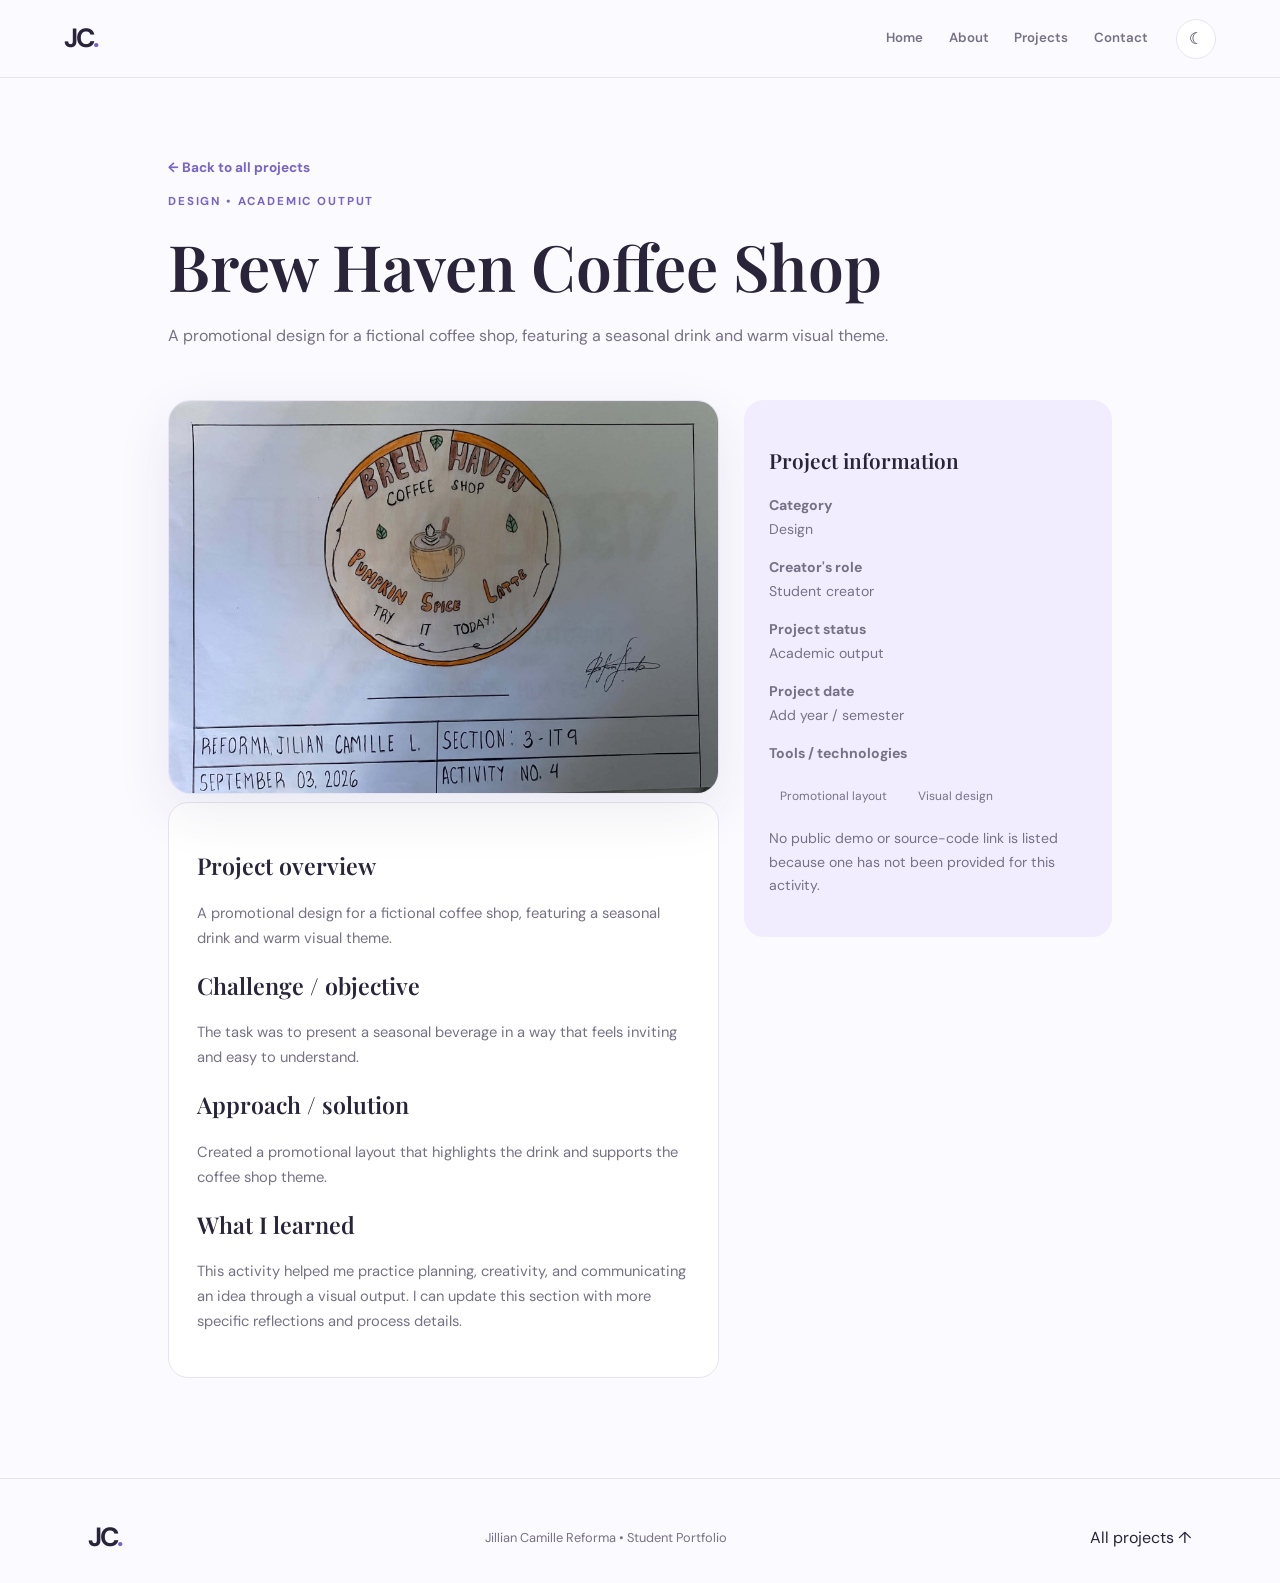
==== projects/brew-haven/index.html @ 4cd62fe4 "Add files via upload" ====
<!doctype html><html lang="en" data-theme="light"><head><meta charset="utf-8"><meta name="viewport" content="width=device-width,initial-scale=1"><meta name="description" content="Brew Haven Coffee Shop — a student portfolio project by Jillian Camille Reforma."><meta name="robots" content="index,follow"><title>Brew Haven Coffee Shop | Jillian Camille Reforma</title><link rel="stylesheet" href="../../assets/style.css"></head><body><header class="site-header"><a class="logo" href="../../index.html">JC<span>.</span></a><nav class="nav" aria-label="Main navigation"><a href="../../index.html#home">Home</a><a href="../../index.html#about">About</a><a href="../../index.html#projects">Projects</a><a href="../../index.html#contact">Contact</a></nav><button class="theme-toggle" type="button" aria-label="Switch color theme">☾</button></header><main><section class="detail-hero"><a class="back-link" href="../../index.html#projects">← Back to all projects</a><p class="eyebrow">DESIGN • ACADEMIC OUTPUT</p><h1>Brew Haven Coffee Shop</h1><p class="muted">A promotional design for a fictional coffee shop, featuring a seasonal drink and warm visual theme.</p></section><section class="detail-layout"><div><img class="detail-image" src="../../assets/images/activity-4-brew-haven.jpg" alt="Brew Haven Coffee Shop project image"><article class="detail-copy"><h2>Project overview</h2><p>A promotional design for a fictional coffee shop, featuring a seasonal drink and warm visual theme.</p><h2>Challenge / objective</h2><p>The task was to present a seasonal beverage in a way that feels inviting and easy to understand.</p><h2>Approach / solution</h2><p>Created a promotional layout that highlights the drink and supports the coffee shop theme.</p><h2>What I learned</h2><p>This activity helped me practice planning, creativity, and communicating an idea through a visual output. I can update this section with more specific reflections and process details.</p></article></div><aside class="detail-aside"><h3>Project information</h3><p><strong>Category</strong><br>Design</p><p><strong>Creator's role</strong><br>Student creator</p><p><strong>Project status</strong><br>Academic output</p><p><strong>Project date</strong><br>Add year / semester</p><p><strong>Tools / technologies</strong></p><div class="chips"><span>Promotional layout</span><span>Visual design</span></div><p class="small-note">No public demo or source-code link is listed because one has not been provided for this activity.</p></aside></section></main><footer class="footer"><div class="footer-top"><a class="logo" href="../../index.html">JC<span>.</span></a><p>Jillian Camille Reforma • Student Portfolio</p><a href="../../index.html#projects">All projects ↑</a></div></footer><script src="../../assets/site.js" defer></script></body></html>
---- assets/style.css ----
@import url('https://fonts.googleapis.com/css2?family=DM+Sans:wght@400;500;600;700&family=Playfair+Display:wght@500;600;700&display=swap');
:root{--bg:#fbfaff;--surface:#fff;--soft:#f1edff;--text:#29243a;--muted:#777186;--primary:#7863c9;--primary-dark:#5e4ba9;--line:#e8e3f3;--shadow:0 18px 55px rgba(56,40,100,.09);--radius:22px;color-scheme:light}html[data-theme=dark]{--bg:#171522;--surface:#211e30;--soft:#2c2740;--text:#f4f0ff;--muted:#b8b1ca;--primary:#b6a5ff;--primary-dark:#d0c5ff;--line:#39334d;--shadow:0 18px 55px rgba(0,0,0,.25);color-scheme:dark}*{box-sizing:border-box}html{scroll-behavior:smooth;scroll-padding-top:90px}body{margin:0;background:var(--bg);color:var(--text);font-family:'DM Sans',sans-serif;line-height:1.7;transition:background .25s,color .25s}a{color:inherit;text-decoration:none}button,input,textarea{font:inherit}.skip-link{position:absolute;left:-999px;top:8px;background:var(--surface);padding:10px;z-index:99}.skip-link:focus{left:8px}.site-header{height:78px;padding:0 max(5vw,24px);display:flex;align-items:center;gap:28px;position:sticky;top:0;z-index:20;background:color-mix(in srgb,var(--bg) 90%,transparent);backdrop-filter:blur(16px);border-bottom:1px solid var(--line)}.logo{font-weight:700;font-size:1.65rem;letter-spacing:-2px;color:var(--text)}.logo span,.hero h1 span,.section-intro h2 span,.footer h2 span{color:var(--primary)}.nav{display:flex;gap:clamp(12px,2vw,28px);margin-left:auto}.nav a{font-size:.83rem;color:var(--muted);font-weight:600}.nav a:hover,.nav a:focus{color:var(--primary)}.theme-toggle,.menu-toggle{border:1px solid var(--line);background:var(--surface);color:var(--text);border-radius:50%;width:40px;height:40px;cursor:pointer}.menu-toggle{display:none}.section{max-width:1160px;margin:auto;padding:110px 28px}.hero{min-height:650px;display:grid;grid-template-columns:1.05fr .95fr;align-items:center;gap:60px;padding-top:90px;padding-bottom:90px}.eyebrow,.mini-label{font-size:.72rem;letter-spacing:.16em;font-weight:700;color:var(--primary);text-transform:uppercase}.hero h1,.section-intro h2,.footer h2{font-family:'Playfair Display',serif;letter-spacing:-.04em;line-height:1.12}.hero h1{font-size:clamp(3rem,6vw,5.2rem);margin:18px 0}.hero-lead{font-size:1.2rem;max-width:570px}.muted{color:var(--muted)}.actions{display:flex;gap:12px;flex-wrap:wrap;margin:30px 0}.btn{display:inline-flex;align-items:center;justify-content:center;gap:12px;border:1px solid var(--line);border-radius:999px;padding:12px 20px;font-weight:700;font-size:.88rem;cursor:pointer;transition:transform .2s,background .2s}.btn:hover{transform:translateY(-2px)}.btn.primary{background:var(--primary);border-color:var(--primary);color:white}.btn.primary:hover{background:var(--primary-dark)}.btn.secondary{background:var(--surface)}.hero-tags,.chips{display:flex;gap:9px;flex-wrap:wrap}.hero-tags span,.chips span{font-size:.75rem;color:var(--muted);background:var(--soft);padding:6px 11px;border-radius:999px}.hero-visual{min-height:440px;position:relative;display:grid;place-items:center}.portrait-wrap{width:min(340px,75%);height:420px;border-radius:48% 48% 22px 22px;overflow:hidden;position:relative;z-index:2;transform:rotate(3deg);box-shadow:var(--shadow);border:10px solid var(--surface)}.portrait-wrap img{width:100%;height:100%;object-fit:cover}.floating-note{position:absolute;z-index:3;right:2%;bottom:14%;background:var(--surface);padding:17px 22px;border-radius:16px;box-shadow:var(--shadow);font-family:'Playfair Display',serif;transform:rotate(-7deg)}.floating-note b{color:var(--primary)}.orbit{position:absolute;border:1px solid #b8a8ed;border-radius:50%;width:440px;height:280px;transform:rotate(-25deg)}.orbit-two{width:390px;height:330px;transform:rotate(40deg)}.section-intro{max-width:680px;margin-bottom:38px}.section-intro h2{font-size:clamp(2.3rem,4vw,3.5rem);margin:12px 0}.about-section{padding-top:75px}.about-grid{display:grid;grid-template-columns:1.35fr .85fr;gap:22px}.panel,.skill-card{background:var(--surface);border:1px solid var(--line);border-radius:var(--radius);padding:30px;box-shadow:var(--shadow)}.about-story h3,.info-panel h3,.skill-card h3,.timeline-content h3,.education-card h3,.contact-grid h3{font-family:'Playfair Display',serif;font-size:1.5rem;margin:12px 0}.info-row{display:flex;justify-content:space-between;gap:12px;padding:13px 0;border-bottom:1px solid var(--line);font-size:.88rem}.info-row span{color:var(--muted)}.info-row strong{text-align:right}.editable{color:var(--primary)!important;font-style:italic}.small-note{font-size:.76rem;color:var(--muted)}.skill-grid{display:grid;grid-template-columns:repeat(4,1fr);gap:16px}.skill-card{padding:25px}.skill-icon{width:44px;height:44px;display:grid;place-items:center;border-radius:14px;background:var(--soft);color:var(--primary);font-size:1.35rem}.skill-card h3{font-size:1.18rem}.skill-card ul{padding-left:18px;color:var(--muted);font-size:.87rem}.skill-card li{padding:4px 0}.soft-section{max-width:none;background:var(--soft);padding-left:max(calc((100% - 1104px)/2),28px);padding-right:max(calc((100% - 1104px)/2),28px)}.timeline{max-width:850px}.timeline-item{display:grid;grid-template-columns:130px 20px 1fr;gap:18px;position:relative;padding-bottom:32px}.timeline-item:not(:last-child):after{content:'';position:absolute;left:157px;top:18px;bottom:-2px;width:1px;background:var(--primary);opacity:.35}.timeline-date{font-size:.72rem;color:var(--primary);font-weight:700;letter-spacing:.1em;padding-top:5px}.timeline-dot{width:12px;height:12px;background:var(--primary);border:4px solid var(--surface);border-radius:50%;margin-top:7px;z-index:1}.timeline-content{background:var(--surface);border:1px solid var(--line);padding:22px 26px;border-radius:18px}.timeline-content h3{margin:0}.timeline-content p{font-size:.9rem}.projects-intro{display:flex;align-items:end;justify-content:space-between;gap:20px;max-width:none}.project-count{background:var(--soft);color:var(--primary);padding:8px 14px;border-radius:999px;font-size:.8rem;font-weight:700;white-space:nowrap}.project-tools{display:flex;flex-direction:column;gap:15px;margin-bottom:25px}.search-box{display:flex;align-items:center;gap:10px;background:var(--surface);border:1px solid var(--line);padding:0 15px;border-radius:12px;max-width:520px}.search-box span{font-size:1.5rem;color:var(--primary)}.search-box input{border:0;outline:0;background:transparent;color:var(--text);padding:13px 0;width:100%}.filter-row{display:flex;gap:8px;flex-wrap:wrap}.filter-btn{border:1px solid var(--line);background:var(--surface);color:var(--muted);padding:8px 15px;border-radius:999px;cursor:pointer;font-size:.8rem}.filter-btn.active,.filter-btn:hover{background:var(--primary);border-color:var(--primary);color:white}.project-grid{display:grid;grid-template-columns:repeat(3,1fr);gap:20px}.project-card{overflow:hidden;background:var(--surface);border:1px solid var(--line);border-radius:19px;box-shadow:var(--shadow);transition:transform .2s}.project-card:hover{transform:translateY(-5px)}.project-image{height:225px;display:block;position:relative;background:var(--soft);overflow:hidden}.project-image img{width:100%;height:100%;object-fit:cover;transition:transform .4s}.project-card:hover .project-image img{transform:scale(1.04)}.project-number{position:absolute;top:13px;left:13px;background:var(--surface);color:var(--primary);padding:5px 10px;border-radius:8px;font-size:.75rem;font-weight:700}.project-body{padding:21px}.project-meta{display:flex;justify-content:space-between;gap:8px;font-size:.62rem;letter-spacing:.1em;color:var(--primary);font-weight:700}.project-body h3{font-family:'Playfair Display',serif;font-size:1.35rem;margin:12px 0 5px}.project-body p{font-size:.87rem;color:var(--muted);min-height:70px}.project-link{display:inline-flex;gap:9px;margin-top:18px;color:var(--primary);font-size:.85rem;font-weight:700}.empty-state{padding:30px;text-align:center;color:var(--muted)}.education-card{display:flex;gap:22px;align-items:flex-start;max-width:750px}.education-mark{width:55px;height:55px;flex:0 0 auto;border-radius:17px;background:var(--soft);display:grid;place-items:center;color:var(--primary);font-size:1.7rem}.education-card h3{margin:6px 0}.cv-section{padding-top:40px}.cv-panel{display:flex;align-items:center;justify-content:space-between;gap:35px;background:var(--soft);padding:38px;border-radius:26px}.cv-panel h2{font-family:'Playfair Display',serif;font-size:2rem;margin:8px 0}.cv-panel p{max-width:570px;color:var(--muted)}.cv-actions{display:flex;flex-direction:column;gap:10px;min-width:190px}.contact-grid{display:grid;grid-template-columns:.85fr 1.15fr;gap:20px}.contact-detail{display:flex;gap:14px;align-items:center;margin:22px 0}.contact-detail>span{width:42px;height:42px;border-radius:13px;display:grid;place-items:center;background:var(--soft);color:var(--primary)}.contact-detail small{display:block;font-size:.65rem;color:var(--muted);letter-spacing:.12em}.contact-detail strong{font-size:.9rem}.contact-form{display:grid;gap:14px}.contact-form h3{margin:0}.contact-form label{display:grid;gap:6px;font-size:.83rem;font-weight:600}.contact-form input,.contact-form textarea{width:100%;padding:12px 13px;border:1px solid var(--line);border-radius:10px;background:var(--bg);color:var(--text);outline-color:var(--primary);resize:vertical}.contact-form .btn{justify-self:start}.form-note{font-size:.75rem;color:var(--muted);margin:0}.honeypot{position:absolute!important;left:-9999px!important}.footer{padding:35px max(5vw,28px) 22px;border-top:1px solid var(--line)}.footer-top,.footer-bottom{max-width:1104px;margin:auto;display:flex;align-items:center;justify-content:space-between;gap:20px}.footer-top p,.footer-bottom{font-size:.8rem;color:var(--muted)}.footer-bottom{border-top:1px solid var(--line);margin-top:22px;padding-top:17px;font-size:.68rem;letter-spacing:.06em}.detail-hero{max-width:1000px;margin:auto;padding:75px 28px 35px}.back-link{color:var(--primary);font-size:.85rem;font-weight:700}.detail-hero h1{font:600 clamp(2.5rem,5vw,4rem)/1.1 'Playfair Display',serif;margin:20px 0}.detail-layout{max-width:1000px;margin:auto;padding:0 28px 100px;display:grid;grid-template-columns:1.2fr .8fr;gap:25px}.detail-image{width:100%;border-radius:22px;border:1px solid var(--line);box-shadow:var(--shadow)}.detail-copy{background:var(--surface);border:1px solid var(--line);padding:28px;border-radius:20px}.detail-copy h2{font:600 1.45rem 'Playfair Display',serif}.detail-copy p,.detail-copy li{color:var(--muted);font-size:.92rem}.detail-copy .chips{margin:16px 0}.detail-aside{background:var(--soft);border-radius:20px;padding:25px;height:max-content}.detail-aside h3{font:600 1.3rem 'Playfair Display',serif}.detail-aside p{font-size:.88rem;color:var(--muted)}
@media(max-width:900px){.nav{gap:12px}.nav a{font-size:.75rem}.skill-grid{grid-template-columns:repeat(2,1fr)}.project-grid{grid-template-columns:repeat(2,1fr)}.hero{gap:25px}.portrait-wrap{height:360px}.about-grid{grid-template-columns:1fr 1fr}}
@media(max-width:680px){.site-header{height:68px;padding:0 20px}.menu-toggle{display:block;margin-left:auto}.theme-toggle{width:38px;height:38px}.nav{display:none;position:absolute;top:68px;left:0;right:0;margin:0;padding:16px 22px 22px;background:var(--surface);border-bottom:1px solid var(--line);box-shadow:var(--shadow);grid-template-columns:repeat(2,1fr)}.nav.open{display:grid}.nav a{font-size:.9rem;padding:8px}.hero{grid-template-columns:1fr;padding-top:65px;gap:10px}.hero-visual{min-height:350px;order:-1}.portrait-wrap{height:320px;width:250px}.orbit{width:310px;height:230px}.hero h1{font-size:3.2rem}.section{padding:75px 20px}.about-grid,.contact-grid,.detail-layout{grid-template-columns:1fr}.skill-grid,.project-grid{grid-template-columns:1fr}.skill-card{padding:23px}.projects-intro{align-items:flex-start;flex-direction:column}.project-image{height:240px}.timeline-item{grid-template-columns:85px 14px 1fr;gap:10px}.timeline-item:not(:last-child):after{left:102px}.timeline-content{padding:18px}.cv-panel{align-items:flex-start;flex-direction:column;padding:27px}.cv-actions{width:100%}.footer-top,.footer-bottom{align-items:flex-start;flex-direction:column}.footer-bottom{gap:6px}.detail-hero{padding:55px 20px 25px}.detail-layout{padding:0 20px 70px}}
@media(prefers-reduced-motion:reduce){html{scroll-behavior:auto}*,*:before,*:after{transition:none!important;animation:none!important}}
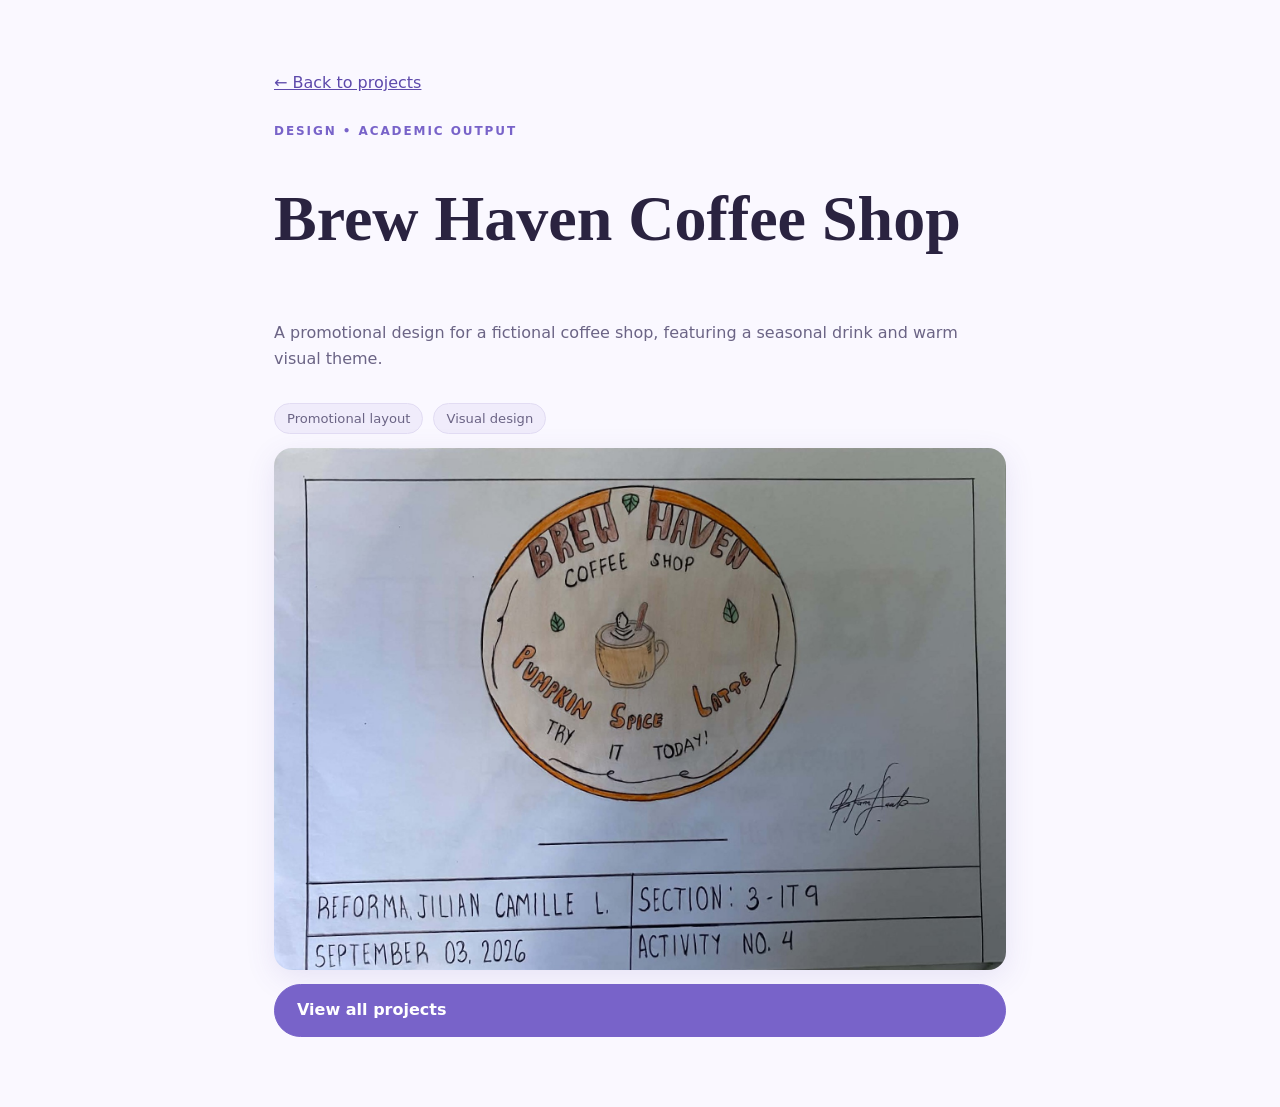
==== commit 88873a2e: "Add files via upload" ====
--- a/projects/brew-haven/index.html
+++ b/projects/brew-haven/index.html
@@ -1 +1 @@
-<!doctype html><html lang="en" data-theme="light"><head><meta charset="utf-8"><meta name="viewport" content="width=device-width,initial-scale=1"><meta name="description" content="Brew Haven Coffee Shop — a student portfolio project by Jillian Camille Reforma."><meta name="robots" content="index,follow"><title>Brew Haven Coffee Shop | Jillian Camille Reforma</title><link rel="stylesheet" href="../../assets/style.css"></head><body><header class="site-header"><a class="logo" href="../../index.html">JC<span>.</span></a><nav class="nav" aria-label="Main navigation"><a href="../../index.html#home">Home</a><a href="../../index.html#about">About</a><a href="../../index.html#projects">Projects</a><a href="../../index.html#contact">Contact</a></nav><button class="theme-toggle" type="button" aria-label="Switch color theme">☾</button></header><main><section class="detail-hero"><a class="back-link" href="../../index.html#projects">← Back to all projects</a><p class="eyebrow">DESIGN • ACADEMIC OUTPUT</p><h1>Brew Haven Coffee Shop</h1><p class="muted">A promotional design for a fictional coffee shop, featuring a seasonal drink and warm visual theme.</p></section><section class="detail-layout"><div><img class="detail-image" src="../../assets/images/activity-4-brew-haven.jpg" alt="Brew Haven Coffee Shop project image"><article class="detail-copy"><h2>Project overview</h2><p>A promotional design for a fictional coffee shop, featuring a seasonal drink and warm visual theme.</p><h2>Challenge / objective</h2><p>The task was to present a seasonal beverage in a way that feels inviting and easy to understand.</p><h2>Approach / solution</h2><p>Created a promotional layout that highlights the drink and supports the coffee shop theme.</p><h2>What I learned</h2><p>This activity helped me practice planning, creativity, and communicating an idea through a visual output. I can update this section with more specific reflections and process details.</p></article></div><aside class="detail-aside"><h3>Project information</h3><p><strong>Category</strong><br>Design</p><p><strong>Creator's role</strong><br>Student creator</p><p><strong>Project status</strong><br>Academic output</p><p><strong>Project date</strong><br>Add year / semester</p><p><strong>Tools / technologies</strong></p><div class="chips"><span>Promotional layout</span><span>Visual design</span></div><p class="small-note">No public demo or source-code link is listed because one has not been provided for this activity.</p></aside></section></main><footer class="footer"><div class="footer-top"><a class="logo" href="../../index.html">JC<span>.</span></a><p>Jillian Camille Reforma • Student Portfolio</p><a href="../../index.html#projects">All projects ↑</a></div></footer><script src="../../assets/site.js" defer></script></body></html>+<!doctype html><html lang="en" data-theme="light"><head><meta charset="utf-8"><meta name="viewport" content="width=device-width,initial-scale=1"><title>Brew Haven Coffee Shop | Jilian Camille Reforma</title><meta name="description" content="A promotional design for a fictional coffee shop, featuring a seasonal drink and warm visual theme."><link rel="canonical" href="https://jlreforma-spec.github.io/ceel-portfolio-v2/projects/brew-haven/"><meta property="og:title" content="Brew Haven Coffee Shop | Jilian Camille Reforma"><meta property="og:description" content="A promotional design for a fictional coffee shop, featuring a seasonal drink and warm visual theme."><meta property="og:image" content="https://jlreforma-spec.github.io/ceel-portfolio-v2/assets/images/activity-4-brew-haven.jpg"><link rel="icon" href="../../assets/favicon.svg" type="image/svg+xml"><link rel="stylesheet" href="../../assets/style.css"></head><body><main class="detail-hero"><a href="../../index.html#projects">&larr; Back to projects</a><p class="eyebrow">DESIGN &bull; ACADEMIC OUTPUT</p><h1>Brew Haven Coffee Shop</h1><p class="muted">A promotional design for a fictional coffee shop, featuring a seasonal drink and warm visual theme.</p><div class="chips"><span>Promotional layout</span><span>Visual design</span></div><img src="../../assets/images/activity-4-brew-haven.jpg" alt="Brew Haven Coffee Shop project image"><a class="btn primary" href="../../index.html#projects">View all projects</a></main><script src="../../assets/analytics.js" defer></script><script src="../../assets/site.js" defer></script></body></html>
--- a/assets/style.css
+++ b/assets/style.css
@@ -1,5 +1,44 @@
-@import url('https://fonts.googleapis.com/css2?family=DM+Sans:wght@400;500;600;700&family=Playfair+Display:wght@500;600;700&display=swap');
-:root{--bg:#fbfaff;--surface:#fff;--soft:#f1edff;--text:#29243a;--muted:#777186;--primary:#7863c9;--primary-dark:#5e4ba9;--line:#e8e3f3;--shadow:0 18px 55px rgba(56,40,100,.09);--radius:22px;color-scheme:light}html[data-theme=dark]{--bg:#171522;--surface:#211e30;--soft:#2c2740;--text:#f4f0ff;--muted:#b8b1ca;--primary:#b6a5ff;--primary-dark:#d0c5ff;--line:#39334d;--shadow:0 18px 55px rgba(0,0,0,.25);color-scheme:dark}*{box-sizing:border-box}html{scroll-behavior:smooth;scroll-padding-top:90px}body{margin:0;background:var(--bg);color:var(--text);font-family:'DM Sans',sans-serif;line-height:1.7;transition:background .25s,color .25s}a{color:inherit;text-decoration:none}button,input,textarea{font:inherit}.skip-link{position:absolute;left:-999px;top:8px;background:var(--surface);padding:10px;z-index:99}.skip-link:focus{left:8px}.site-header{height:78px;padding:0 max(5vw,24px);display:flex;align-items:center;gap:28px;position:sticky;top:0;z-index:20;background:color-mix(in srgb,var(--bg) 90%,transparent);backdrop-filter:blur(16px);border-bottom:1px solid var(--line)}.logo{font-weight:700;font-size:1.65rem;letter-spacing:-2px;color:var(--text)}.logo span,.hero h1 span,.section-intro h2 span,.footer h2 span{color:var(--primary)}.nav{display:flex;gap:clamp(12px,2vw,28px);margin-left:auto}.nav a{font-size:.83rem;color:var(--muted);font-weight:600}.nav a:hover,.nav a:focus{color:var(--primary)}.theme-toggle,.menu-toggle{border:1px solid var(--line);background:var(--surface);color:var(--text);border-radius:50%;width:40px;height:40px;cursor:pointer}.menu-toggle{display:none}.section{max-width:1160px;margin:auto;padding:110px 28px}.hero{min-height:650px;display:grid;grid-template-columns:1.05fr .95fr;align-items:center;gap:60px;padding-top:90px;padding-bottom:90px}.eyebrow,.mini-label{font-size:.72rem;letter-spacing:.16em;font-weight:700;color:var(--primary);text-transform:uppercase}.hero h1,.section-intro h2,.footer h2{font-family:'Playfair Display',serif;letter-spacing:-.04em;line-height:1.12}.hero h1{font-size:clamp(3rem,6vw,5.2rem);margin:18px 0}.hero-lead{font-size:1.2rem;max-width:570px}.muted{color:var(--muted)}.actions{display:flex;gap:12px;flex-wrap:wrap;margin:30px 0}.btn{display:inline-flex;align-items:center;justify-content:center;gap:12px;border:1px solid var(--line);border-radius:999px;padding:12px 20px;font-weight:700;font-size:.88rem;cursor:pointer;transition:transform .2s,background .2s}.btn:hover{transform:translateY(-2px)}.btn.primary{background:var(--primary);border-color:var(--primary);color:white}.btn.primary:hover{background:var(--primary-dark)}.btn.secondary{background:var(--surface)}.hero-tags,.chips{display:flex;gap:9px;flex-wrap:wrap}.hero-tags span,.chips span{font-size:.75rem;color:var(--muted);background:var(--soft);padding:6px 11px;border-radius:999px}.hero-visual{min-height:440px;position:relative;display:grid;place-items:center}.portrait-wrap{width:min(340px,75%);height:420px;border-radius:48% 48% 22px 22px;overflow:hidden;position:relative;z-index:2;transform:rotate(3deg);box-shadow:var(--shadow);border:10px solid var(--surface)}.portrait-wrap img{width:100%;height:100%;object-fit:cover}.floating-note{position:absolute;z-index:3;right:2%;bottom:14%;background:var(--surface);padding:17px 22px;border-radius:16px;box-shadow:var(--shadow);font-family:'Playfair Display',serif;transform:rotate(-7deg)}.floating-note b{color:var(--primary)}.orbit{position:absolute;border:1px solid #b8a8ed;border-radius:50%;width:440px;height:280px;transform:rotate(-25deg)}.orbit-two{width:390px;height:330px;transform:rotate(40deg)}.section-intro{max-width:680px;margin-bottom:38px}.section-intro h2{font-size:clamp(2.3rem,4vw,3.5rem);margin:12px 0}.about-section{padding-top:75px}.about-grid{display:grid;grid-template-columns:1.35fr .85fr;gap:22px}.panel,.skill-card{background:var(--surface);border:1px solid var(--line);border-radius:var(--radius);padding:30px;box-shadow:var(--shadow)}.about-story h3,.info-panel h3,.skill-card h3,.timeline-content h3,.education-card h3,.contact-grid h3{font-family:'Playfair Display',serif;font-size:1.5rem;margin:12px 0}.info-row{display:flex;justify-content:space-between;gap:12px;padding:13px 0;border-bottom:1px solid var(--line);font-size:.88rem}.info-row span{color:var(--muted)}.info-row strong{text-align:right}.editable{color:var(--primary)!important;font-style:italic}.small-note{font-size:.76rem;color:var(--muted)}.skill-grid{display:grid;grid-template-columns:repeat(4,1fr);gap:16px}.skill-card{padding:25px}.skill-icon{width:44px;height:44px;display:grid;place-items:center;border-radius:14px;background:var(--soft);color:var(--primary);font-size:1.35rem}.skill-card h3{font-size:1.18rem}.skill-card ul{padding-left:18px;color:var(--muted);font-size:.87rem}.skill-card li{padding:4px 0}.soft-section{max-width:none;background:var(--soft);padding-left:max(calc((100% - 1104px)/2),28px);padding-right:max(calc((100% - 1104px)/2),28px)}.timeline{max-width:850px}.timeline-item{display:grid;grid-template-columns:130px 20px 1fr;gap:18px;position:relative;padding-bottom:32px}.timeline-item:not(:last-child):after{content:'';position:absolute;left:157px;top:18px;bottom:-2px;width:1px;background:var(--primary);opacity:.35}.timeline-date{font-size:.72rem;color:var(--primary);font-weight:700;letter-spacing:.1em;padding-top:5px}.timeline-dot{width:12px;height:12px;background:var(--primary);border:4px solid var(--surface);border-radius:50%;margin-top:7px;z-index:1}.timeline-content{background:var(--surface);border:1px solid var(--line);padding:22px 26px;border-radius:18px}.timeline-content h3{margin:0}.timeline-content p{font-size:.9rem}.projects-intro{display:flex;align-items:end;justify-content:space-between;gap:20px;max-width:none}.project-count{background:var(--soft);color:var(--primary);padding:8px 14px;border-radius:999px;font-size:.8rem;font-weight:700;white-space:nowrap}.project-tools{display:flex;flex-direction:column;gap:15px;margin-bottom:25px}.search-box{display:flex;align-items:center;gap:10px;background:var(--surface);border:1px solid var(--line);padding:0 15px;border-radius:12px;max-width:520px}.search-box span{font-size:1.5rem;color:var(--primary)}.search-box input{border:0;outline:0;background:transparent;color:var(--text);padding:13px 0;width:100%}.filter-row{display:flex;gap:8px;flex-wrap:wrap}.filter-btn{border:1px solid var(--line);background:var(--surface);color:var(--muted);padding:8px 15px;border-radius:999px;cursor:pointer;font-size:.8rem}.filter-btn.active,.filter-btn:hover{background:var(--primary);border-color:var(--primary);color:white}.project-grid{display:grid;grid-template-columns:repeat(3,1fr);gap:20px}.project-card{overflow:hidden;background:var(--surface);border:1px solid var(--line);border-radius:19px;box-shadow:var(--shadow);transition:transform .2s}.project-card:hover{transform:translateY(-5px)}.project-image{height:225px;display:block;position:relative;background:var(--soft);overflow:hidden}.project-image img{width:100%;height:100%;object-fit:cover;transition:transform .4s}.project-card:hover .project-image img{transform:scale(1.04)}.project-number{position:absolute;top:13px;left:13px;background:var(--surface);color:var(--primary);padding:5px 10px;border-radius:8px;font-size:.75rem;font-weight:700}.project-body{padding:21px}.project-meta{display:flex;justify-content:space-between;gap:8px;font-size:.62rem;letter-spacing:.1em;color:var(--primary);font-weight:700}.project-body h3{font-family:'Playfair Display',serif;font-size:1.35rem;margin:12px 0 5px}.project-body p{font-size:.87rem;color:var(--muted);min-height:70px}.project-link{display:inline-flex;gap:9px;margin-top:18px;color:var(--primary);font-size:.85rem;font-weight:700}.empty-state{padding:30px;text-align:center;color:var(--muted)}.education-card{display:flex;gap:22px;align-items:flex-start;max-width:750px}.education-mark{width:55px;height:55px;flex:0 0 auto;border-radius:17px;background:var(--soft);display:grid;place-items:center;color:var(--primary);font-size:1.7rem}.education-card h3{margin:6px 0}.cv-section{padding-top:40px}.cv-panel{display:flex;align-items:center;justify-content:space-between;gap:35px;background:var(--soft);padding:38px;border-radius:26px}.cv-panel h2{font-family:'Playfair Display',serif;font-size:2rem;margin:8px 0}.cv-panel p{max-width:570px;color:var(--muted)}.cv-actions{display:flex;flex-direction:column;gap:10px;min-width:190px}.contact-grid{display:grid;grid-template-columns:.85fr 1.15fr;gap:20px}.contact-detail{display:flex;gap:14px;align-items:center;margin:22px 0}.contact-detail>span{width:42px;height:42px;border-radius:13px;display:grid;place-items:center;background:var(--soft);color:var(--primary)}.contact-detail small{display:block;font-size:.65rem;color:var(--muted);letter-spacing:.12em}.contact-detail strong{font-size:.9rem}.contact-form{display:grid;gap:14px}.contact-form h3{margin:0}.contact-form label{display:grid;gap:6px;font-size:.83rem;font-weight:600}.contact-form input,.contact-form textarea{width:100%;padding:12px 13px;border:1px solid var(--line);border-radius:10px;background:var(--bg);color:var(--text);outline-color:var(--primary);resize:vertical}.contact-form .btn{justify-self:start}.form-note{font-size:.75rem;color:var(--muted);margin:0}.honeypot{position:absolute!important;left:-9999px!important}.footer{padding:35px max(5vw,28px) 22px;border-top:1px solid var(--line)}.footer-top,.footer-bottom{max-width:1104px;margin:auto;display:flex;align-items:center;justify-content:space-between;gap:20px}.footer-top p,.footer-bottom{font-size:.8rem;color:var(--muted)}.footer-bottom{border-top:1px solid var(--line);margin-top:22px;padding-top:17px;font-size:.68rem;letter-spacing:.06em}.detail-hero{max-width:1000px;margin:auto;padding:75px 28px 35px}.back-link{color:var(--primary);font-size:.85rem;font-weight:700}.detail-hero h1{font:600 clamp(2.5rem,5vw,4rem)/1.1 'Playfair Display',serif;margin:20px 0}.detail-layout{max-width:1000px;margin:auto;padding:0 28px 100px;display:grid;grid-template-columns:1.2fr .8fr;gap:25px}.detail-image{width:100%;border-radius:22px;border:1px solid var(--line);box-shadow:var(--shadow)}.detail-copy{background:var(--surface);border:1px solid var(--line);padding:28px;border-radius:20px}.detail-copy h2{font:600 1.45rem 'Playfair Display',serif}.detail-copy p,.detail-copy li{color:var(--muted);font-size:.92rem}.detail-copy .chips{margin:16px 0}.detail-aside{background:var(--soft);border-radius:20px;padding:25px;height:max-content}.detail-aside h3{font:600 1.3rem 'Playfair Display',serif}.detail-aside p{font-size:.88rem;color:var(--muted)}
-@media(max-width:900px){.nav{gap:12px}.nav a{font-size:.75rem}.skill-grid{grid-template-columns:repeat(2,1fr)}.project-grid{grid-template-columns:repeat(2,1fr)}.hero{gap:25px}.portrait-wrap{height:360px}.about-grid{grid-template-columns:1fr 1fr}}
-@media(max-width:680px){.site-header{height:68px;padding:0 20px}.menu-toggle{display:block;margin-left:auto}.theme-toggle{width:38px;height:38px}.nav{display:none;position:absolute;top:68px;left:0;right:0;margin:0;padding:16px 22px 22px;background:var(--surface);border-bottom:1px solid var(--line);box-shadow:var(--shadow);grid-template-columns:repeat(2,1fr)}.nav.open{display:grid}.nav a{font-size:.9rem;padding:8px}.hero{grid-template-columns:1fr;padding-top:65px;gap:10px}.hero-visual{min-height:350px;order:-1}.portrait-wrap{height:320px;width:250px}.orbit{width:310px;height:230px}.hero h1{font-size:3.2rem}.section{padding:75px 20px}.about-grid,.contact-grid,.detail-layout{grid-template-columns:1fr}.skill-grid,.project-grid{grid-template-columns:1fr}.skill-card{padding:23px}.projects-intro{align-items:flex-start;flex-direction:column}.project-image{height:240px}.timeline-item{grid-template-columns:85px 14px 1fr;gap:10px}.timeline-item:not(:last-child):after{left:102px}.timeline-content{padding:18px}.cv-panel{align-items:flex-start;flex-direction:column;padding:27px}.cv-actions{width:100%}.footer-top,.footer-bottom{align-items:flex-start;flex-direction:column}.footer-bottom{gap:6px}.detail-hero{padding:55px 20px 25px}.detail-layout{padding:0 20px 70px}}
-@media(prefers-reduced-motion:reduce){html{scroll-behavior:auto}*,*:before,*:after{transition:none!important;animation:none!important}}
+:root{--bg:#faf8ff;--bg2:#f0ecfb;--card:#fff;--text:#2a2340;--muted:#6b6485;--pri:#7863c9;--pri2:#5d49ab;--line:#e2dcf3;--r:18px;--sh:0 8px 30px rgba(94,73,171,.12);--hf:Georgia,"Times New Roman",serif;--bf:system-ui,-apple-system,"Segoe UI",Roboto,sans-serif}
+[data-theme=dark]{--bg:#16131f;--bg2:#1d1930;--card:#221d36;--text:#efeaff;--muted:#a79fc4;--pri:#a592ee;--pri2:#8e79e0;--line:#352e52;--sh:0 8px 30px rgba(0,0,0,.4)}
+*{box-sizing:border-box}html{scroll-behavior:smooth;scroll-padding-top:80px}
+body{margin:0;font-family:var(--bf);background:var(--bg);color:var(--text);line-height:1.65}
+img{max-width:100%;display:block}a{color:var(--pri2)}h1,h2,h3{font-family:var(--hf);line-height:1.2;margin:.2em 0 .5em}
+h1{font-size:clamp(2.3rem,6vw,4rem)}h2{font-size:clamp(1.8rem,4vw,2.6rem)}h1 span,h2 span{color:var(--pri);font-style:italic}
+.muted,.small-note,.form-note{color:var(--muted)}.small-note,.form-note{font-size:.85rem}
+.skip-link{position:absolute;left:-999px;top:8px;background:var(--pri);color:#fff;padding:8px 14px;border-radius:8px;z-index:100}.skip-link:focus{left:8px}
+.site-header{position:sticky;top:0;z-index:50;display:flex;align-items:center;gap:20px;padding:12px 5vw;background:color-mix(in srgb,var(--bg) 88%,transparent);backdrop-filter:blur(10px);border-bottom:1px solid var(--line)}
+.logo{font-family:var(--hf);font-size:1.6rem;font-weight:700;text-decoration:none;color:var(--text)}.logo span{color:var(--pri)}
+.nav{display:flex;gap:6px;margin-left:auto}.nav a{padding:6px 12px;border-radius:99px;text-decoration:none;color:var(--muted);font-size:.92rem}.nav a:hover{background:var(--bg2);color:var(--pri2)}
+.menu-toggle,.theme-toggle{border:1px solid var(--line);background:var(--card);color:var(--text);border-radius:12px;width:40px;height:40px;font-size:1.1rem;cursor:pointer}.menu-toggle{display:none}
+.section{padding:80px 5vw;max-width:1200px;margin:auto}.soft-section{max-width:none;background:var(--bg2)}.soft-section>*{max-width:1100px;margin-left:auto;margin-right:auto}
+.section-intro{margin-bottom:36px;max-width:640px}.eyebrow,.mini-label{font-size:.75rem;letter-spacing:.16em;font-weight:700;color:var(--pri)}
+.hero{display:grid;grid-template-columns:1.1fr .9fr;gap:40px;align-items:center;min-height:80vh}
+.hero-lead{font-size:1.2rem}.actions,.cv-actions,.chips,.hero-tags,.filter-row{display:flex;flex-wrap:wrap;gap:10px;align-items:center}.actions{margin:24px 0}
+.btn{display:inline-flex;gap:8px;align-items:center;padding:12px 22px;border-radius:99px;font-weight:600;text-decoration:none;border:1.5px solid var(--pri);cursor:pointer;font-size:1rem;font-family:inherit;transition:.2s}
+.btn.primary{background:var(--pri);color:#fff}.btn.primary:hover{background:var(--pri2);transform:translateY(-2px)}.btn.secondary{background:transparent;color:var(--pri2)}.btn.secondary:hover{background:var(--bg2)}
+.hero-tags span,.chips span{background:var(--bg2);border:1px solid var(--line);padding:4px 12px;border-radius:99px;font-size:.82rem;color:var(--muted)}
+.hero-visual{position:relative;display:grid;place-items:center}.portrait-wrap{width:min(380px,80%);aspect-ratio:4/5;border-radius:200px 200px 24px 24px;overflow:hidden;box-shadow:var(--sh);border:6px solid var(--card);position:relative;z-index:2}.portrait-wrap img{width:100%;height:100%;object-fit:cover}
+.floating-note{position:absolute;right:4%;bottom:10%;z-index:3;background:var(--card);padding:12px 18px;border-radius:14px;box-shadow:var(--sh);font-family:var(--hf);font-style:italic;transform:rotate(-4deg)}.floating-note b{color:var(--pri)}
+.orbit{position:absolute;border:1.5px dashed var(--pri);border-radius:50%;opacity:.35}.orbit-one{width:90%;aspect-ratio:1}.orbit-two{width:65%;aspect-ratio:1;opacity:.2}
+.panel,.skill-card,.project-card,.education-card,.cv-panel{background:var(--card);border:1px solid var(--line);border-radius:var(--r);box-shadow:var(--sh)}.panel{padding:28px}
+.about-grid{display:grid;grid-template-columns:1.4fr 1fr;gap:24px}.info-row{display:flex;justify-content:space-between;gap:16px;padding:10px 0;border-bottom:1px solid var(--line);font-size:.92rem}.info-row span{color:var(--muted)}.info-row strong{text-align:right}
+.skill-grid{display:grid;grid-template-columns:repeat(auto-fit,minmax(240px,1fr));gap:20px}.skill-card{padding:24px}.skill-card ul{padding-left:18px;color:var(--muted)}.skill-icon{width:44px;height:44px;display:grid;place-items:center;background:var(--bg2);color:var(--pri);border-radius:12px;font-size:1.3rem}
+.timeline{position:relative;padding-left:30px;border-left:2px solid var(--line);display:grid;gap:28px}.timeline-item{position:relative}.timeline-dot{position:absolute;left:-39px;top:6px;width:16px;height:16px;border-radius:50%;background:var(--pri);border:3px solid var(--bg2)}
+.timeline-date{font-size:.75rem;letter-spacing:.14em;font-weight:700;color:var(--pri)}.timeline-content{background:var(--card);border:1px solid var(--line);border-radius:var(--r);padding:22px}
+.projects-intro{display:flex;justify-content:space-between;align-items:flex-end;max-width:none}.project-count{background:var(--bg2);color:var(--pri2);padding:6px 14px;border-radius:99px;font-size:.85rem;font-weight:600}
+.project-tools{display:flex;flex-wrap:wrap;gap:16px;justify-content:space-between;margin-bottom:28px}
+.search-box{display:flex;align-items:center;gap:8px;background:var(--card);border:1px solid var(--line);border-radius:99px;padding:0 16px;flex:1;min-width:240px;max-width:380px}.search-box input{border:0;background:none;color:var(--text);padding:12px 0;width:100%;font:inherit;outline:0}
+.filter-btn{border:1px solid var(--line);background:var(--card);color:var(--muted);padding:8px 16px;border-radius:99px;cursor:pointer;font:inherit;font-size:.88rem}.filter-btn.active,.filter-btn:hover{background:var(--pri);color:#fff;border-color:var(--pri)}
+.project-grid{display:grid;grid-template-columns:repeat(auto-fill,minmax(300px,1fr));gap:24px}.project-card{overflow:hidden;display:flex;flex-direction:column;transition:.25s}.project-card:hover{transform:translateY(-5px)}
+.project-image{position:relative;display:block;aspect-ratio:4/3;overflow:hidden}.project-image img{width:100%;height:100%;object-fit:cover;transition:.4s}.project-card:hover img{transform:scale(1.05)}
+.project-number{position:absolute;top:12px;left:12px;background:var(--card);color:var(--pri2);font-weight:700;padding:3px 10px;border-radius:99px;font-size:.8rem}
+.project-body{padding:20px;display:flex;flex-direction:column;gap:6px;flex:1}.project-body h3{margin:0}.project-body p{margin:0;color:var(--muted);font-size:.93rem}.project-meta{display:flex;gap:10px;font-size:.7rem;letter-spacing:.12em;font-weight:700;color:var(--pri)}.project-meta span+span{color:var(--muted)}
+.project-link{margin-top:auto;padding-top:10px;font-weight:600;text-decoration:none}.empty-state{text-align:center;color:var(--muted);padding:40px}[hidden]{display:none!important}
+.education-card{display:flex;gap:22px;align-items:center;padding:28px}.education-card h3,.education-card p{margin:.2em 0}.education-mark{font-size:2.2rem;color:var(--pri);background:var(--bg2);width:70px;height:70px;border-radius:20px;display:grid;place-items:center;flex:none}
+.cv-panel{display:grid;grid-template-columns:1.4fr 1fr;gap:30px;align-items:center;padding:40px;background:linear-gradient(135deg,var(--bg2),var(--card))}.cv-actions{flex-direction:column;align-items:flex-start}
+.contact-grid{display:grid;grid-template-columns:1fr 1.1fr;gap:24px}.contact-detail{display:flex;gap:14px;align-items:center;margin:16px 0}.contact-detail>span{width:42px;height:42px;display:grid;place-items:center;border-radius:12px;background:var(--bg2);color:var(--pri);flex:none}.contact-detail small{color:var(--muted);letter-spacing:.1em;font-size:.7rem;display:block}
+.contact-form{display:grid;gap:14px}.contact-form label{display:grid;gap:6px;font-size:.88rem;font-weight:600}.contact-form input,.contact-form textarea{font:inherit;padding:12px 14px;border-radius:12px;border:1px solid var(--line);background:var(--bg);color:var(--text)}.contact-form input:focus,.contact-form textarea:focus,.btn:focus-visible,a:focus-visible,button:focus-visible{outline:2px solid var(--pri);outline-offset:2px}.honeypot{position:absolute;left:-9999px}
+.footer{background:var(--bg2);padding:40px 5vw 20px;margin-top:40px}.footer-top,.footer-bottom{display:flex;flex-wrap:wrap;justify-content:space-between;gap:12px;max-width:1200px;margin:auto}.footer-bottom{margin-top:24px;padding-top:16px;border-top:1px solid var(--line);font-size:.78rem;color:var(--muted)}
+.detail-hero{max-width:860px;margin:auto;padding:70px 5vw;display:grid;gap:14px}.detail-hero img{border-radius:var(--r);box-shadow:var(--sh);width:100%}
+@media(max-width:860px){.hero,.about-grid,.contact-grid,.cv-panel{grid-template-columns:1fr}.hero{min-height:0}.menu-toggle{display:block;margin-left:auto}.nav{display:none;position:absolute;top:100%;left:0;right:0;flex-direction:column;background:var(--bg);padding:12px 5vw;border-bottom:1px solid var(--line)}.nav.open{display:flex}.site-header{gap:10px}.education-card{flex-direction:column;align-items:flex-start}}
+@media(prefers-reduced-motion:reduce){*{transition:none!important;scroll-behavior:auto!important}}
